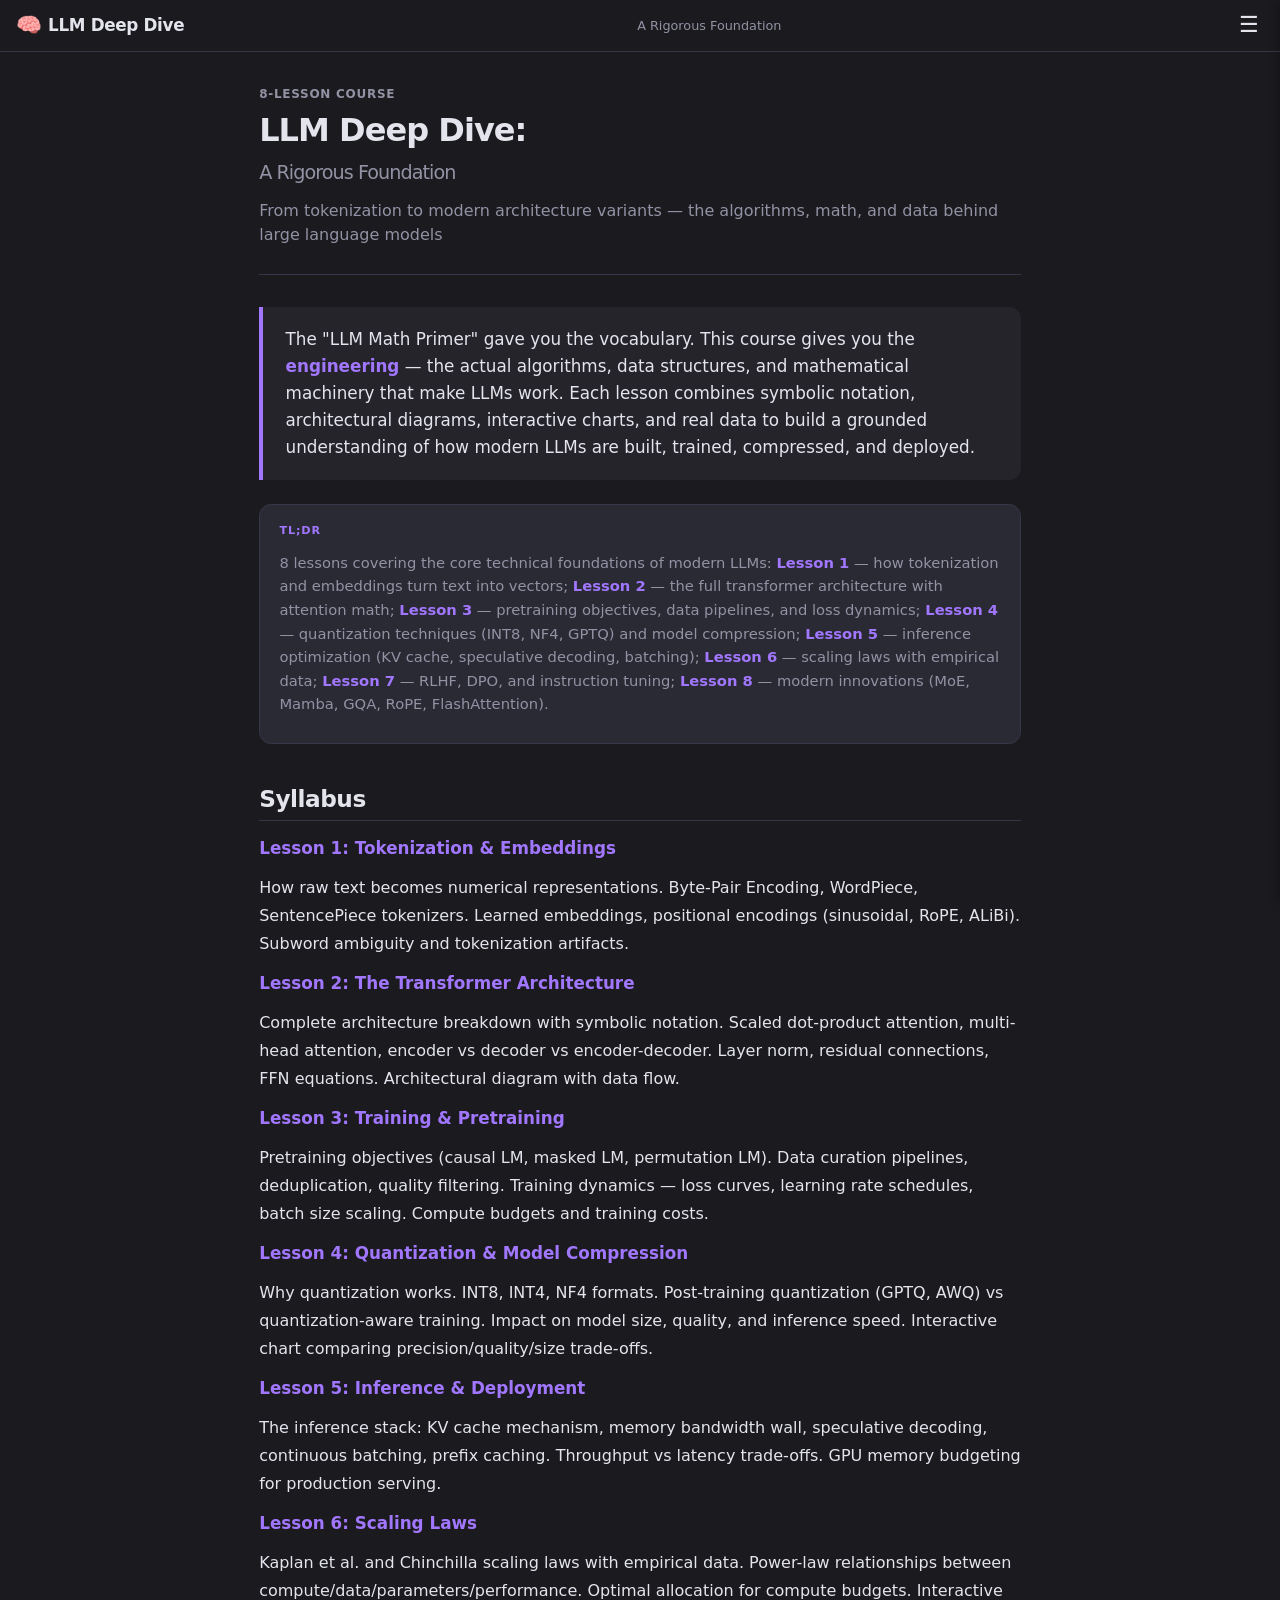
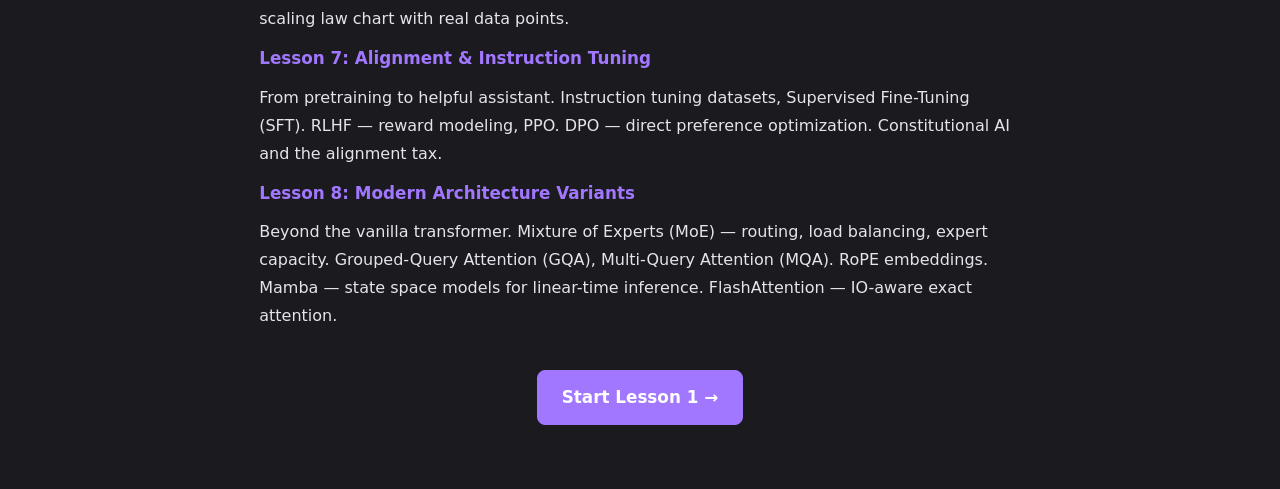
==== index.html @ bf45d41f "Initial commit: complete 8-lesson LLM Deep Dive course with interactive charts, architecture diagram" ====
<!DOCTYPE html>
<html lang="en">
<head>
<meta charset="UTF-8">
<meta name="viewport" content="width=device-width, initial-scale=1.0">
<title>LLM Deep Dive: A Rigorous Foundation</title>
<link rel="stylesheet" href="assets/style.css">
</head>
<body>

<nav class="top-nav">
  <a href="index.html" class="nav-brand"><span class="emoji">🧠</span> LLM Deep Dive</a>
  <span class="nav-lesson">A Rigorous Foundation</span>
  <button class="menu-btn" aria-label="Lessons">☰</button>
</nav>

<div class="drawer-overlay"></div>
<aside class="lesson-drawer">
  <div class="drawer-header"><h3>Course Syllabus</h3><button class="drawer-close">✕</button></div>
  <ul class="lesson-list">
    <li><a href="index.html" class="active"><span class="lesson-num">🏠</span>Home</a></li>
    <li><a href="lesson1.html"><span class="lesson-num">01</span>Tokenization &amp; Embeddings <span class="lesson-check" data-lesson="1"></span></a></li>
    <li><a href="lesson2.html"><span class="lesson-num">02</span>The Transformer Architecture <span class="lesson-check" data-lesson="2"></span></a></li>
    <li><a href="lesson3.html"><span class="lesson-num">03</span>Training &amp; Pretraining <span class="lesson-check" data-lesson="3"></span></a></li>
    <li><a href="lesson4.html"><span class="lesson-num">04</span>Quantization &amp; Compression <span class="lesson-check" data-lesson="4"></span></a></li>
    <li><a href="lesson5.html"><span class="lesson-num">05</span>Inference &amp; Deployment <span class="lesson-check" data-lesson="5"></span></a></li>
    <li><a href="lesson6.html"><span class="lesson-num">06</span>Scaling Laws <span class="lesson-check" data-lesson="6"></span></a></li>
    <li><a href="lesson7.html"><span class="lesson-num">07</span>Alignment &amp; Instruction <span class="lesson-check" data-lesson="7"></span></a></li>
    <li><a href="lesson8.html"><span class="lesson-num">08</span>Modern Variants <span class="lesson-check" data-lesson="8"></span></a></li>
  </ul>
  <div class="progress-bar"><div class="progress-bar-fill" style="width:0%"></div></div>
</aside>

<main class="container">
  <header class="lesson-header">
    <div class="lesson-meta">8-Lesson Course</div>
    <h1>LLM Deep Dive:<br><span class="sub">A Rigorous Foundation</span></h1>
    <p class="lesson-subtitle">From tokenization to modern architecture variants — the algorithms, math, and data behind large language models</p>
  </header>

  <div class="story-hook">
    The "LLM Math Primer" gave you the vocabulary. This course gives you the <strong>engineering</strong> — the actual algorithms, data structures, and mathematical machinery that make LLMs work. Each lesson combines symbolic notation, architectural diagrams, interactive charts, and real data to build a grounded understanding of how modern LLMs are built, trained, compressed, and deployed.
  </div>

  <div class="tldr">
    <div class="tldr-label">TL;DR</div>
    <p>8 lessons covering the core technical foundations of modern LLMs: <strong>Lesson 1</strong> — how tokenization and embeddings turn text into vectors; <strong>Lesson 2</strong> — the full transformer architecture with attention math; <strong>Lesson 3</strong> — pretraining objectives, data pipelines, and loss dynamics; <strong>Lesson 4</strong> — quantization techniques (INT8, NF4, GPTQ) and model compression; <strong>Lesson 5</strong> — inference optimization (KV cache, speculative decoding, batching); <strong>Lesson 6</strong> — scaling laws with empirical data; <strong>Lesson 7</strong> — RLHF, DPO, and instruction tuning; <strong>Lesson 8</strong> — modern innovations (MoE, Mamba, GQA, RoPE, FlashAttention).</p>
  </div>

  <h2>Syllabus</h2>

  <div class="section-card">
    <div class="section-card-header"><h3 style="margin:0;font-size:1.05rem;color:var(--accent)">Lesson 1: Tokenization &amp; Embeddings</h3></div>
    <div class="section-card-body">
      <p>How raw text becomes numerical representations. Byte-Pair Encoding, WordPiece, SentencePiece tokenizers. Learned embeddings, positional encodings (sinusoidal, RoPE, ALiBi). Subword ambiguity and tokenization artifacts.</p>
    </div>
  </div>

  <div class="section-card">
    <div class="section-card-header"><h3 style="margin:0;font-size:1.05rem;color:var(--accent)">Lesson 2: The Transformer Architecture</h3></div>
    <div class="section-card-body">
      <p>Complete architecture breakdown with symbolic notation. Scaled dot-product attention, multi-head attention, encoder vs decoder vs encoder-decoder. Layer norm, residual connections, FFN equations. Architectural diagram with data flow.</p>
    </div>
  </div>

  <div class="section-card">
    <div class="section-card-header"><h3 style="margin:0;font-size:1.05rem;color:var(--accent)">Lesson 3: Training &amp; Pretraining</h3></div>
    <div class="section-card-body">
      <p>Pretraining objectives (causal LM, masked LM, permutation LM). Data curation pipelines, deduplication, quality filtering. Training dynamics — loss curves, learning rate schedules, batch size scaling. Compute budgets and training costs.</p>
    </div>
  </div>

  <div class="section-card">
    <div class="section-card-header"><h3 style="margin:0;font-size:1.05rem;color:var(--accent)">Lesson 4: Quantization &amp; Model Compression</h3></div>
    <div class="section-card-body">
      <p>Why quantization works. INT8, INT4, NF4 formats. Post-training quantization (GPTQ, AWQ) vs quantization-aware training. Impact on model size, quality, and inference speed. Interactive chart comparing precision/quality/size trade-offs.</p>
    </div>
  </div>

  <div class="section-card">
    <div class="section-card-header"><h3 style="margin:0;font-size:1.05rem;color:var(--accent)">Lesson 5: Inference &amp; Deployment</h3></div>
    <div class="section-card-body">
      <p>The inference stack: KV cache mechanism, memory bandwidth wall, speculative decoding, continuous batching, prefix caching. Throughput vs latency trade-offs. GPU memory budgeting for production serving.</p>
    </div>
  </div>

  <div class="section-card">
    <div class="section-card-header"><h3 style="margin:0;font-size:1.05rem;color:var(--accent)">Lesson 6: Scaling Laws</h3></div>
    <div class="section-card-body">
      <p>Kaplan et al. and Chinchilla scaling laws with empirical data. Power-law relationships between compute/data/parameters/performance. Optimal allocation for compute budgets. Interactive scaling law chart with real data points.</p>
    </div>
  </div>

  <div class="section-card">
    <div class="section-card-header"><h3 style="margin:0;font-size:1.05rem;color:var(--accent)">Lesson 7: Alignment &amp; Instruction Tuning</h3></div>
    <div class="section-card-body">
      <p>From pretraining to helpful assistant. Instruction tuning datasets, Supervised Fine-Tuning (SFT). RLHF — reward modeling, PPO. DPO — direct preference optimization. Constitutional AI and the alignment tax.</p>
    </div>
  </div>

  <div class="section-card">
    <div class="section-card-header"><h3 style="margin:0;font-size:1.05rem;color:var(--accent)">Lesson 8: Modern Architecture Variants</h3></div>
    <div class="section-card-body">
      <p>Beyond the vanilla transformer. Mixture of Experts (MoE) — routing, load balancing, expert capacity. Grouped-Query Attention (GQA), Multi-Query Attention (MQA). RoPE embeddings. Mamba — state space models for linear-time inference. FlashAttention — IO-aware exact attention.</p>
    </div>
  </div>

  <div style="text-align:center;margin-top:2.5rem;">
    <a href="lesson1.html" class="nav-btn next" style="display:inline-flex;font-size:1.05rem;padding:0.75rem 1.5rem;">
      Start Lesson 1 →
    </a>
  </div>
</main>

<script src="assets/nav.js"></script>
</body>
</html>
---- assets/style.css ----
/* === LLM Deep Dive: A Rigorous Foundation === */
/* PerThirtySix-inspired dark theme, mobile-first */

:root {
  --bg: #1a1a1f;
  --bg-card: #24242a;
  --bg-accent: #2a2a35;
  --text: #e4e4ec;
  --text-muted: #9292a4;
  --accent: #a277ff;
  --accent-glow: rgba(162, 119, 255, 0.25);
  --accent2: #ff6b9d;
  --accent3: #4ecdc4;
  --border: #36364a;
  --danger: #ff4757;
  --success: #2ed573;
  --radius: 12px;
  --radius-sm: 8px;
  --radius-xs: 6px;
  --font: -apple-system, BlinkMacSystemFont, 'Segoe UI', system-ui, sans-serif;
  --font-mono: 'SF Mono', 'Fira Code', 'JetBrains Mono', monospace;
  --max-width: 800px;
  --shadow: 0 2px 12px rgba(0,0,0,0.3);
  --transition: 0.25s ease;
}

* { margin: 0; padding: 0; box-sizing: border-box; }

html { scroll-behavior: smooth; }

body {
  font-family: var(--font);
  background: var(--bg);
  color: var(--text);
  line-height: 1.7;
  -webkit-font-smoothing: antialiased;
}

/* === Navigation === */
.top-nav {
  position: sticky; top: 0; z-index: 100;
  background: var(--bg);
  border-bottom: 1px solid var(--border);
  padding: 0 1rem;
  display: flex;
  align-items: center;
  justify-content: space-between;
  min-height: 52px;
  backdrop-filter: blur(16px);
  -webkit-backdrop-filter: blur(16px);
}

.nav-brand {
  font-size: 1.05rem;
  font-weight: 700;
  letter-spacing: -0.02em;
  cursor: pointer;
  display: flex;
  align-items: center;
  gap: 0.4rem;
  color: var(--text);
  text-decoration: none;
}
.nav-brand .emoji { font-size: 1.3rem; }

.nav-lesson {
  font-size: 0.8rem;
  color: var(--text-muted);
  display: none;
}
@media (min-width: 500px) { .nav-lesson { display: block; } }

.menu-btn {
  background: none; border: none; color: var(--text);
  font-size: 1.4rem; cursor: pointer; padding: 0.3rem;
  line-height: 1;
}

/* Slide-out drawer */
.lesson-drawer {
  position: fixed; top: 0; right: 0; z-index: 200;
  width: 300px; max-width: 85vw; height: 100dvh;
  background: var(--bg-card);
  border-left: 1px solid var(--border);
  transform: translateX(100%);
  transition: transform var(--transition);
  padding: 1.2rem;
  overflow-y: auto;
  box-shadow: var(--shadow);
}
.lesson-drawer.open { transform: translateX(0); }

.drawer-overlay {
  position: fixed; inset: 0; z-index: 199;
  background: rgba(0,0,0,0.5);
  display: none;
}
.drawer-overlay.active { display: block; }

.drawer-header {
  display: flex; justify-content: space-between; align-items: center;
  margin-bottom: 1.2rem;
}
.drawer-header h3 { font-size: 1.05rem; font-weight: 600; }
.drawer-close {
  background: none; border: none; color: var(--text); font-size: 1.4rem;
  cursor: pointer;
}

.lesson-list { list-style: none; display: flex; flex-direction: column; gap: 2px; }
.lesson-list li a {
  display: flex; align-items: center; gap: 0.6rem;
  padding: 0.7rem 0.8rem;
  border-radius: var(--radius-sm);
  color: var(--text-muted);
  text-decoration: none;
  font-size: 0.9rem;
  transition: all var(--transition);
}
.lesson-list li a:hover, .lesson-list li a.active {
  color: var(--text); background: var(--bg-accent);
}
.lesson-list li a.active {
  border-left: 3px solid var(--accent);
  padding-left: calc(0.8rem - 3px);
  font-weight: 600;
}
.lesson-num {
  font-size: 0.7rem;
  font-weight: 700;
  color: var(--accent);
  width: 1.4rem;
  text-align: center;
  font-family: var(--font-mono);
}
.lesson-check {
  margin-left: auto;
  font-size: 0.8rem;
  transition: opacity var(--transition);
}
.lesson-check.done { color: var(--success); }

/* Progress bar */
.progress-bar {
  height: 2px;
  background: var(--border);
  border-radius: 2px;
  margin-top: 0.5rem;
  overflow: hidden;
}
.progress-bar-fill {
  height: 100%;
  background: var(--accent);
  border-radius: 2px;
  transition: width 0.5s ease;
}

/* === Main content === */
.container {
  max-width: var(--max-width);
  margin: 0 auto;
  padding: 2rem 1.2rem 4rem;
}

.lesson-header {
  margin-bottom: 2rem;
  padding-bottom: 1rem;
  border-bottom: 1px solid var(--border);
}

.lesson-meta {
  font-size: 0.75rem;
  color: var(--text-muted);
  text-transform: uppercase;
  letter-spacing: 0.06em;
  font-weight: 600;
  margin-bottom: 0.4rem;
}

.lesson-header h1 {
  font-size: 2rem;
  font-weight: 800;
  letter-spacing: -0.03em;
  line-height: 1.2;
  margin-bottom: 0.5rem;
}
.lesson-header h1 .sub { font-weight: 400; font-size: 1.2rem; color: var(--text-muted); }

.lesson-subtitle {
  font-size: 1rem;
  color: var(--text-muted);
  line-height: 1.5;
}

/* Story hook */
.story-hook {
  background: var(--bg-card);
  border-left: 4px solid var(--accent);
  padding: 1.2rem 1.4rem;
  border-radius: 0 var(--radius) var(--radius) 0;
  margin: 1.5rem 0;
  font-size: 1.05rem;
  color: var(--text);
  font-style: normal;
  line-height: 1.6;
}
.story-hook em { color: var(--accent2); font-style: normal; }

/* TL;DR */
.tldr {
  background: var(--bg-accent);
  border: 1px solid var(--border);
  border-radius: var(--radius);
  padding: 1rem 1.2rem;
  margin: 1.5rem 0;
}
.tldr-label {
  font-size: 0.7rem;
  text-transform: uppercase;
  letter-spacing: 0.08em;
  font-weight: 700;
  color: var(--accent);
  margin-bottom: 0.3rem;
}
.tldr p { font-size: 0.92rem; color: var(--text-muted); line-height: 1.6; }

/* Section headers */
h2 {
  font-size: 1.45rem;
  font-weight: 700;
  margin: 2.5rem 0 0.8rem;
  letter-spacing: -0.02em;
  line-height: 1.3;
  color: var(--text);
  border-bottom: 1px solid var(--border);
  padding-bottom: 0.4rem;
}
h2 .section-num { color: var(--accent); margin-right: 0.3rem; }

h3 {
  font-size: 1.15rem;
  font-weight: 650;
  margin: 1.6rem 0 0.5rem;
  color: var(--text);
}

h4 {
  font-size: 1rem;
  font-weight: 600;
  margin: 1.2rem 0 0.4rem;
  color: var(--accent3);
}

p {
  margin: 0.7rem 0;
  font-size: 1rem;
  line-height: 1.75;
  color: var(--text);
}

.key-term { color: var(--accent2); font-weight: 600; }
em { color: var(--accent3); }
strong { color: var(--accent); }

code, .inline-code {
  font-family: var(--font-mono);
  font-size: 0.88em;
  background: var(--bg-accent);
  padding: 0.1em 0.4em;
  border-radius: 4px;
  color: var(--accent3);
}

/* Lists */
.content-list { list-style: none; padding: 0; margin: 0.8rem 0; }
.content-list li { padding: 0.3rem 0; padding-left: 1.2rem; position: relative; font-size: 0.95rem; }
.content-list li::before { content: '→'; position: absolute; left: 0; color: var(--accent); font-weight: 700; }

/* Numbered list */
.num-list { padding-left: 1.5rem; margin: 0.8rem 0; }
.num-list li { margin: 0.5rem 0; font-size: 0.95rem; }

/* Math block */
.math-block {
  background: var(--bg-card);
  border: 1px solid var(--border);
  border-radius: var(--radius);
  margin: 1.2rem 0;
  overflow: hidden;
}
.math-block-header {
  padding: 0.5rem 1rem;
  font-size: 0.7rem;
  font-weight: 600;
  text-transform: uppercase;
  letter-spacing: 0.05em;
  color: var(--text-muted);
  background: var(--bg-accent);
  border-bottom: 1px solid var(--border);
}
.math-block-body {
  padding: 1rem;
  font-family: var(--font-mono);
  font-size: 0.92rem;
  line-height: 1.7;
  overflow-x: auto;
  color: var(--accent3);
}

.formula {
  font-family: var(--font-mono);
  font-size: 0.9rem;
  background: var(--bg-accent);
  padding: 0.6rem 0.8rem;
  border-radius: var(--radius-sm);
  display: inline-block;
  letter-spacing: 0.02em;
  color: var(--accent3);
  margin: 0.5rem 0;
}

/* Interactive widget */
.widget {
  background: var(--bg-card);
  border: 1px solid var(--border);
  border-radius: var(--radius);
  margin: 1.5rem 0;
  overflow: hidden;
  box-shadow: var(--shadow);
}
.widget-header {
  padding: 0.7rem 1rem;
  font-size: 0.75rem;
  font-weight: 600;
  text-transform: uppercase;
  letter-spacing: 0.05em;
  color: var(--text-muted);
  background: var(--bg-accent);
  border-bottom: 1px solid var(--border);
}
.widget-body { padding: 1rem; }
.widget canvas { display: block; width: 100%; touch-action: manipulation; }
.widget-controls {
  display: flex; flex-wrap: wrap; gap: 0.6rem;
  margin-top: 0.8rem; align-items: center;
}
.widget-controls label {
  font-size: 0.8rem; color: var(--text-muted);
  display: flex; align-items: center; gap: 0.3rem;
}
.widget-controls input[type="range"] {
  accent-color: var(--accent);
  width: 120px;
}
.widget-controls .value-display {
  font-family: var(--font-mono);
  font-size: 0.8rem;
  color: var(--accent3);
  min-width: 2rem;
}
.widget-controls select {
  background: var(--bg-accent); color: var(--text);
  border: 1px solid var(--border); border-radius: var(--radius-sm);
  padding: 0.35rem 0.6rem; font-size: 0.85rem;
}
.widget-desc { font-size: 0.85rem; color: var(--text-muted); margin-top: 0.6rem; }

/* Code block */
.code-block {
  background: var(--bg-card);
  border: 1px solid var(--border);
  border-radius: var(--radius);
  margin: 1.2rem 0;
  overflow: hidden;
}
.code-block-header {
  padding: 0.4rem 1rem;
  font-size: 0.7rem;
  font-weight: 600;
  text-transform: uppercase;
  letter-spacing: 0.05em;
  color: var(--text-muted);
  background: var(--bg-accent);
  border-bottom: 1px solid var(--border);
}
.code-block-body {
  padding: 1rem;
  font-family: var(--font-mono);
  font-size: 0.82rem;
  line-height: 1.5;
  overflow-x: auto;
  color: var(--text);
}

/* Tables */
.styled-table {
  width: 100%;
  border-collapse: collapse;
  font-size: 0.85rem;
  margin: 1rem 0;
}
.styled-table th {
  text-align: left;
  padding: 0.5rem 0.6rem;
  font-size: 0.7rem;
  text-transform: uppercase;
  letter-spacing: 0.05em;
  color: var(--text-muted);
  border-bottom: 1px solid var(--border);
}
.styled-table td {
  padding: 0.5rem 0.6rem;
  border-bottom: 1px solid var(--border);
}
.styled-table tr:hover td { background: var(--bg-accent); }
.styled-table td:first-child { font-weight: 600; color: var(--accent); }

/* Diagram / Architecture block */
.diagram {
  background: var(--bg-card);
  border: 1px solid var(--border);
  border-radius: var(--radius);
  margin: 1.5rem 0;
  overflow: hidden;
}
.diagram-header {
  padding: 0.5rem 1rem;
  font-size: 0.7rem;
  font-weight: 600;
  text-transform: uppercase;
  letter-spacing: 0.05em;
  color: var(--text-muted);
  background: var(--bg-accent);
  border-bottom: 1px solid var(--border);
}
.diagram-body {
  padding: 1rem;
  display: flex;
  justify-content: center;
  overflow-x: auto;
}

/* Callout boxes */
.callout {
  background: var(--bg-accent);
  border: 1px solid var(--border);
  border-radius: var(--radius);
  padding: 1rem 1.2rem;
  margin: 1.5rem 0;
  font-size: 0.92rem;
}
.callout strong { color: var(--accent); }

.callout-tip {
  background: var(--bg-card);
  border: 1px dashed var(--accent3);
  border-radius: var(--radius);
  padding: 0.9rem 1.1rem;
  margin: 1.5rem 0;
  font-size: 0.88rem;
  color: var(--text-muted);
}
.callout-tip::before { content: '💡 Key insight: '; font-weight: 600; color: var(--accent3); }

.callout-warn {
  background: var(--bg-card);
  border: 1px dashed var(--accent2);
  border-radius: var(--radius);
  padding: 0.9rem 1.1rem;
  margin: 1.5rem 0;
  font-size: 0.88rem;
  color: var(--text-muted);
}
.callout-warn::before { content: '⚠️ Important: '; font-weight: 600; color: var(--accent2); }

/* Info grid */
.info-grid {
  display: grid; grid-template-columns: 1fr 1fr; gap: 0.6rem; margin: 0.8rem 0;
}
@media (max-width: 500px) { .info-grid { grid-template-columns: 1fr; } }
.info-item {
  padding: 0.5rem 0.7rem; background: var(--bg-accent);
  border-radius: var(--radius-sm); font-size: 0.85rem;
}
.info-item strong {
  color: var(--accent3); display: block;
  font-size: 0.75rem; text-transform: uppercase;
  letter-spacing: 0.04em; margin-bottom: 0.15rem;
}

/* SVG / Architectural diagram */
.arch-svg {
  max-width: 100%;
  height: auto;
}

/* Data bar/visualization */
.data-bar-container { margin: 0.5rem 0; }
.data-bar-label {
  display: flex; justify-content: space-between;
  font-size: 0.8rem; color: var(--text-muted); margin-bottom: 0.2rem;
}
.data-bar {
  height: 20px; background: var(--bg-accent);
  border-radius: 10px; overflow: hidden;
}
.data-bar-fill {
  height: 100%; border-radius: 10px;
  transition: width 0.5s ease;
}

/* Completion box */
.completion-box {
  display: flex; align-items: center; gap: 0.6rem;
  padding: 0.8rem 1rem; background: var(--bg-card);
  border: 1px solid var(--border); border-radius: var(--radius);
  margin-top: 1.5rem; cursor: pointer; font-size: 0.88rem;
  color: var(--text-muted); transition: all var(--transition); user-select: none;
}
.completion-box:hover { border-color: var(--accent); }
.completion-box.checked { border-color: var(--success); color: var(--success); }
.completion-box .check-icon { font-size: 1.1rem; width: 1.4rem; text-align: center; }
.completion-box .check-text { flex: 1; }

/* Bottom nav */
.lesson-nav-bottom {
  display: flex; justify-content: space-between;
  margin-top: 3rem; padding-top: 1.2rem;
  border-top: 1px solid var(--border); gap: 1rem;
}
.nav-btn {
  padding: 0.6rem 1rem; border: 1px solid var(--border);
  border-radius: var(--radius-sm); color: var(--text);
  text-decoration: none; font-size: 0.88rem; font-weight: 500;
  transition: all var(--transition);
  display: flex; align-items: center; gap: 0.3rem;
}
.nav-btn:hover { border-color: var(--accent); background: var(--bg-accent); }
.nav-btn.next { margin-left: auto; background: var(--accent); border-color: var(--accent); color: #fff; font-weight: 600; }
.nav-btn.prev { margin-right: auto; }

/* Footer */
.footer-note {
  text-align: center; font-size: 0.8rem;
  color: var(--text-muted); margin-top: 3rem;
  padding-top: 1.5rem; border-top: 1px solid var(--border);
}

/* Animations */
.fade-in { animation: fadeIn 0.6s ease both; }
@keyframes fadeIn { from { opacity: 0; transform: translateY(12px); } to { opacity: 1; transform: translateY(0); } }

.reveal { opacity: 0; transform: translateY(20px); transition: opacity 0.6s ease, transform 0.6s ease; }
.reveal.visible { opacity: 1; transform: translateY(0); }

/* Responsive */
@media (max-width: 500px) {
  .lesson-header h1 { font-size: 1.55rem; }
  h2 { font-size: 1.2rem; }
  .story-hook { font-size: 0.95rem; padding: 1rem 1.1rem; }
  .info-grid { grid-template-columns: 1fr; }
}
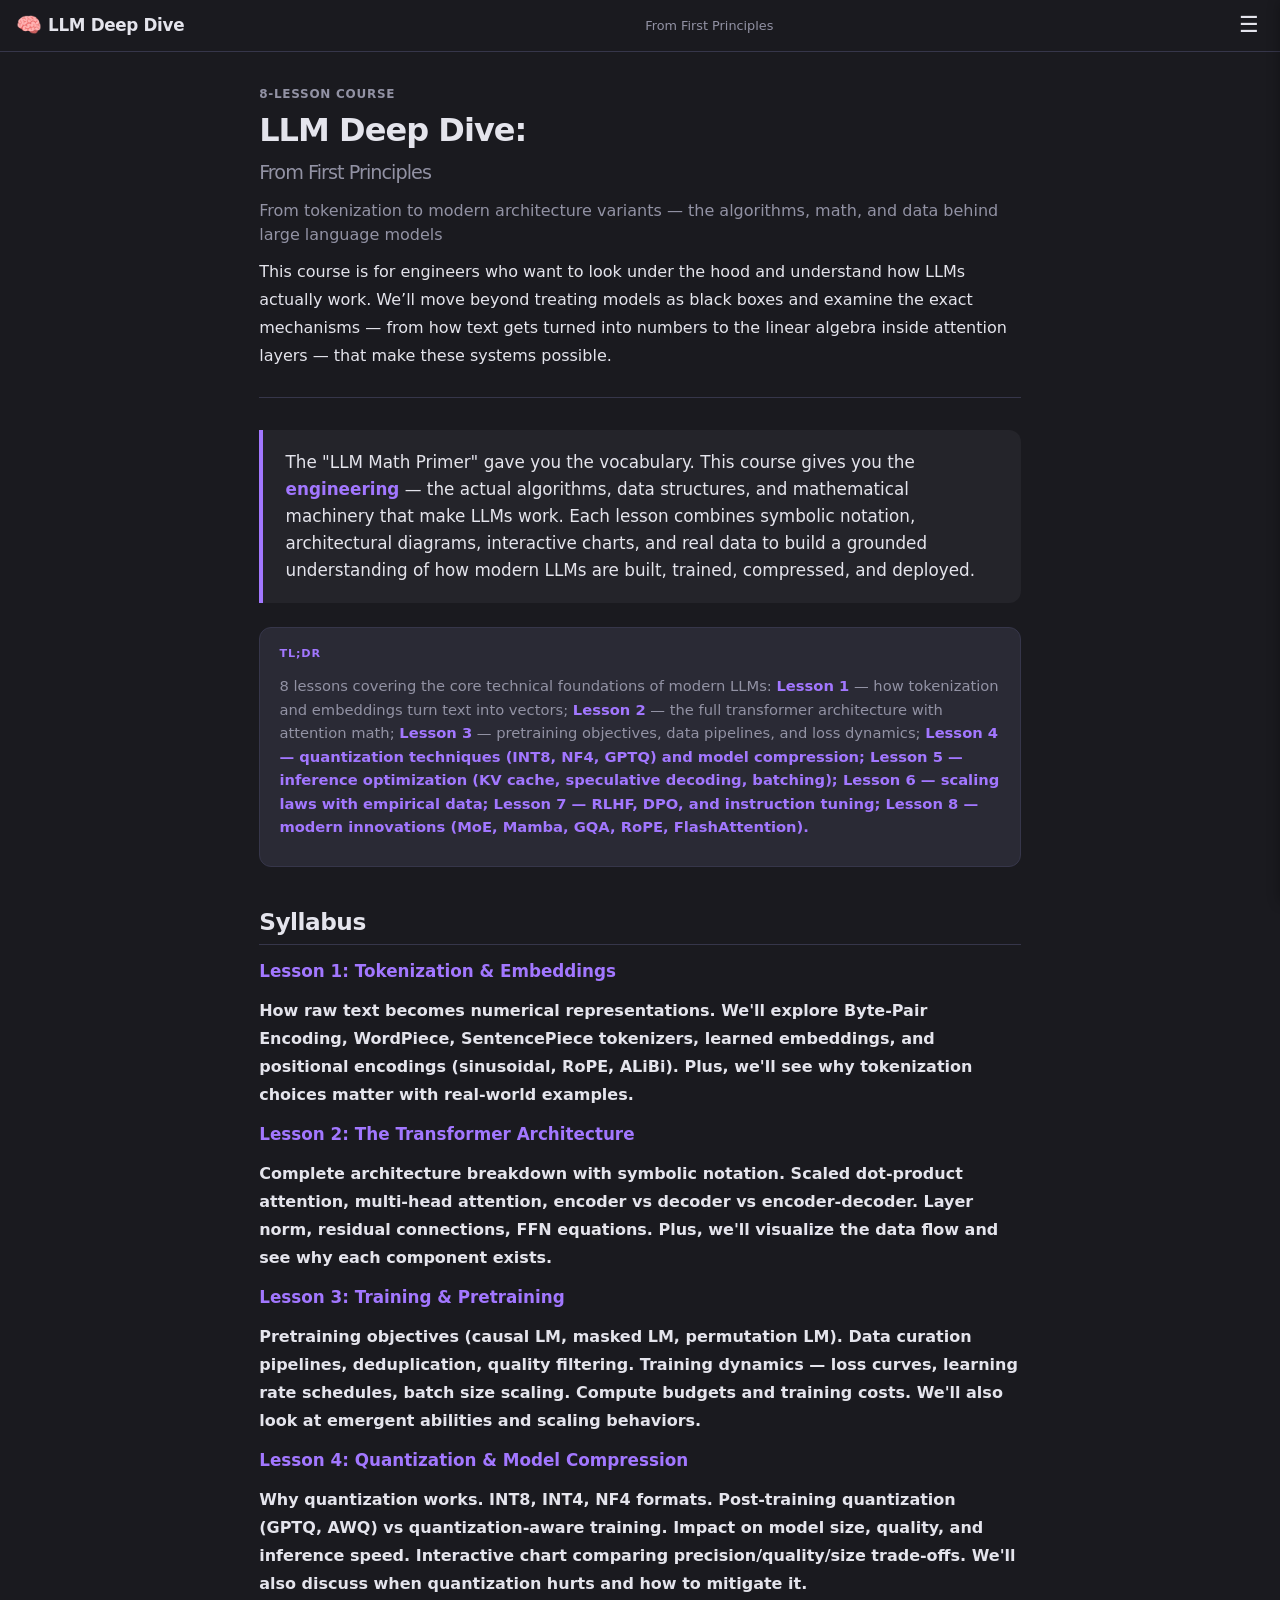
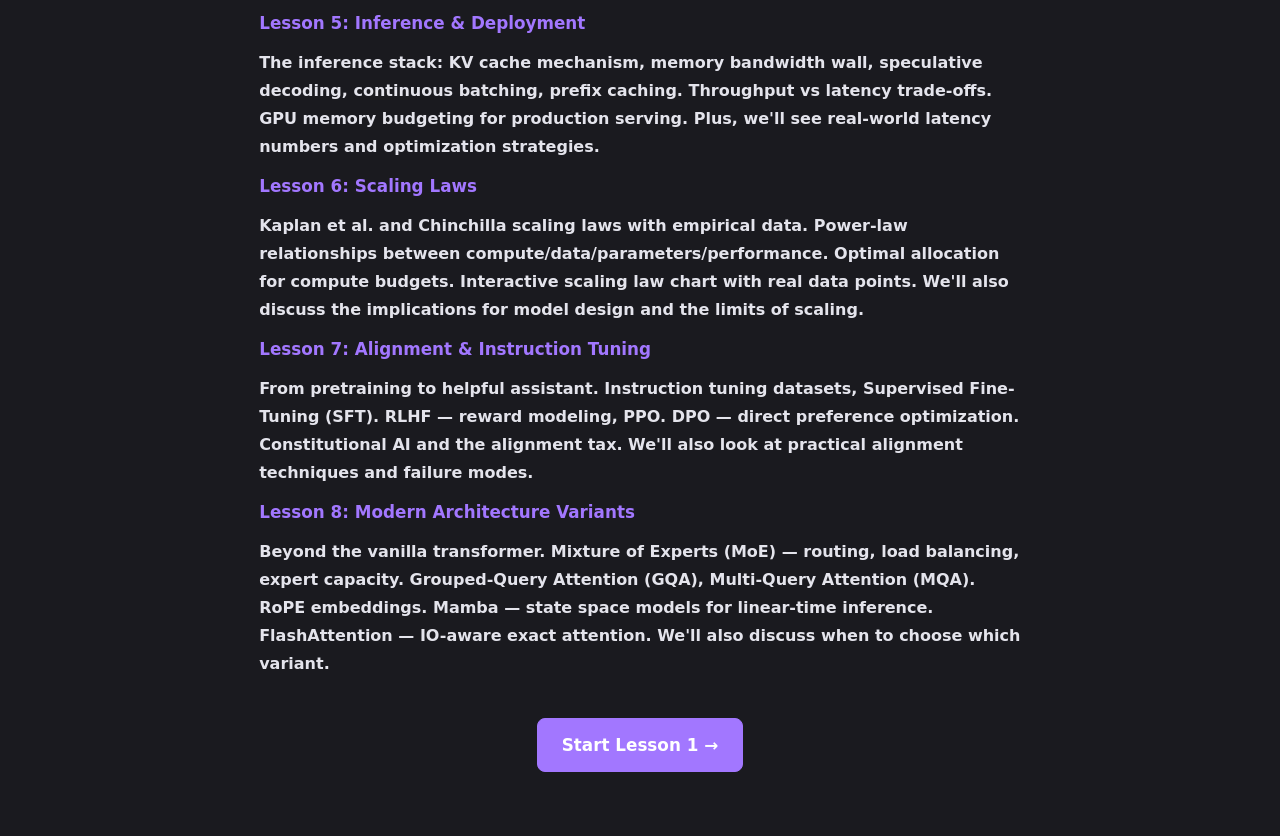
==== commit ddb0c88e: "Refactor: introductory tone, more examples, mobile-friendly SVGs" ====
--- a/index.html
+++ b/index.html
@@ -3,14 +3,14 @@
 <head>
 <meta charset="UTF-8">
 <meta name="viewport" content="width=device-width, initial-scale=1.0">
-<title>LLM Deep Dive: A Rigorous Foundation</title>
+<title>LLM Deep Dive: From First Principles</title>
 <link rel="stylesheet" href="assets/style.css">
 </head>
 <body>
 
 <nav class="top-nav">
   <a href="index.html" class="nav-brand"><span class="emoji">🧠</span> LLM Deep Dive</a>
-  <span class="nav-lesson">A Rigorous Foundation</span>
+  <span class="nav-lesson">From First Principles</span>
   <button class="menu-btn" aria-label="Lessons">☰</button>
 </nav>
 
@@ -34,8 +34,9 @@
 <main class="container">
   <header class="lesson-header">
     <div class="lesson-meta">8-Lesson Course</div>
-    <h1>LLM Deep Dive:<br><span class="sub">A Rigorous Foundation</span></h1>
+    <h1>LLM Deep Dive:<br><span class="sub">From First Principles</span></h1>
     <p class="lesson-subtitle">From tokenization to modern architecture variants — the algorithms, math, and data behind large language models</p>
+    <p class="course-description">This course is for engineers who want to look under the hood and understand how LLMs actually work. We’ll move beyond treating models as black boxes and examine the exact mechanisms — from how text gets turned into numbers to the linear algebra inside attention layers — that make these systems possible.</p>
   </header>
 
   <div class="story-hook">
@@ -44,7 +45,7 @@
 
   <div class="tldr">
     <div class="tldr-label">TL;DR</div>
-    <p>8 lessons covering the core technical foundations of modern LLMs: <strong>Lesson 1</strong> — how tokenization and embeddings turn text into vectors; <strong>Lesson 2</strong> — the full transformer architecture with attention math; <strong>Lesson 3</strong> — pretraining objectives, data pipelines, and loss dynamics; <strong>Lesson 4</strong> — quantization techniques (INT8, NF4, GPTQ) and model compression; <strong>Lesson 5</strong> — inference optimization (KV cache, speculative decoding, batching); <strong>Lesson 6</strong> — scaling laws with empirical data; <strong>Lesson 7</strong> — RLHF, DPO, and instruction tuning; <strong>Lesson 8</strong> — modern innovations (MoE, Mamba, GQA, RoPE, FlashAttention).</p>
+    <p>8 lessons covering the core technical foundations of modern LLMs: <strong>Lesson 1</strong> — how tokenization and embeddings turn text into vectors; <strong>Lesson 2</strong> — the full transformer architecture with attention math; <strong>Lesson 3</strong> — pretraining objectives, data pipelines, and loss dynamics; <strong>Lesson 4</span> — quantization techniques (INT8, NF4, GPTQ) and model compression; <strong>Lesson 5</strong> — inference optimization (KV cache, speculative decoding, batching); <strong>Lesson 6</strong> — scaling laws with empirical data; <strong>Lesson 7</strong> — RLHF, DPO, and instruction tuning; <strong>Lesson 8</strong> — modern innovations (MoE, Mamba, GQA, RoPE, FlashAttention).</p>
   </div>
 
   <h2>Syllabus</h2>
@@ -52,56 +53,56 @@
   <div class="section-card">
     <div class="section-card-header"><h3 style="margin:0;font-size:1.05rem;color:var(--accent)">Lesson 1: Tokenization &amp; Embeddings</h3></div>
     <div class="section-card-body">
-      <p>How raw text becomes numerical representations. Byte-Pair Encoding, WordPiece, SentencePiece tokenizers. Learned embeddings, positional encodings (sinusoidal, RoPE, ALiBi). Subword ambiguity and tokenization artifacts.</p>
+      <p>How raw text becomes numerical representations. We'll explore Byte-Pair Encoding, WordPiece, SentencePiece tokenizers, learned embeddings, and positional encodings (sinusoidal, RoPE, ALiBi). Plus, we'll see why tokenization choices matter with real-world examples.</p>
     </div>
   </div>
 
   <div class="section-card">
     <div class="section-card-header"><h3 style="margin:0;font-size:1.05rem;color:var(--accent)">Lesson 2: The Transformer Architecture</h3></div>
     <div class="section-card-body">
-      <p>Complete architecture breakdown with symbolic notation. Scaled dot-product attention, multi-head attention, encoder vs decoder vs encoder-decoder. Layer norm, residual connections, FFN equations. Architectural diagram with data flow.</p>
+      <p>Complete architecture breakdown with symbolic notation. Scaled dot-product attention, multi-head attention, encoder vs decoder vs encoder-decoder. Layer norm, residual connections, FFN equations. Plus, we'll visualize the data flow and see why each component exists.</p>
     </div>
   </div>
 
   <div class="section-card">
     <div class="section-card-header"><h3 style="margin:0;font-size:1.05rem;color:var(--accent)">Lesson 3: Training &amp; Pretraining</h3></div>
     <div class="section-card-body">
-      <p>Pretraining objectives (causal LM, masked LM, permutation LM). Data curation pipelines, deduplication, quality filtering. Training dynamics — loss curves, learning rate schedules, batch size scaling. Compute budgets and training costs.</p>
+      <p>Pretraining objectives (causal LM, masked LM, permutation LM). Data curation pipelines, deduplication, quality filtering. Training dynamics — loss curves, learning rate schedules, batch size scaling. Compute budgets and training costs. We'll also look at emergent abilities and scaling behaviors.</p>
     </div>
   </div>
 
   <div class="section-card">
     <div class="section-card-header"><h3 style="margin:0;font-size:1.05rem;color:var(--accent)">Lesson 4: Quantization &amp; Model Compression</h3></div>
     <div class="section-card-body">
-      <p>Why quantization works. INT8, INT4, NF4 formats. Post-training quantization (GPTQ, AWQ) vs quantization-aware training. Impact on model size, quality, and inference speed. Interactive chart comparing precision/quality/size trade-offs.</p>
+      <p>Why quantization works. INT8, INT4, NF4 formats. Post-training quantization (GPTQ, AWQ) vs quantization-aware training. Impact on model size, quality, and inference speed. Interactive chart comparing precision/quality/size trade-offs. We'll also discuss when quantization hurts and how to mitigate it.</p>
     </div>
   </div>
 
   <div class="section-card">
     <div class="section-card-header"><h3 style="margin:0;font-size:1.05rem;color:var(--accent)">Lesson 5: Inference &amp; Deployment</h3></div>
     <div class="section-card-body">
-      <p>The inference stack: KV cache mechanism, memory bandwidth wall, speculative decoding, continuous batching, prefix caching. Throughput vs latency trade-offs. GPU memory budgeting for production serving.</p>
+      <p>The inference stack: KV cache mechanism, memory bandwidth wall, speculative decoding, continuous batching, prefix caching. Throughput vs latency trade-offs. GPU memory budgeting for production serving. Plus, we'll see real-world latency numbers and optimization strategies.</p>
     </div>
   </div>
 
   <div class="section-card">
     <div class="section-card-header"><h3 style="margin:0;font-size:1.05rem;color:var(--accent)">Lesson 6: Scaling Laws</h3></div>
     <div class="section-card-body">
-      <p>Kaplan et al. and Chinchilla scaling laws with empirical data. Power-law relationships between compute/data/parameters/performance. Optimal allocation for compute budgets. Interactive scaling law chart with real data points.</p>
+      <p>Kaplan et al. and Chinchilla scaling laws with empirical data. Power-law relationships between compute/data/parameters/performance. Optimal allocation for compute budgets. Interactive scaling law chart with real data points. We'll also discuss the implications for model design and the limits of scaling.</p>
     </div>
   </div>
 
   <div class="section-card">
     <div class="section-card-header"><h3 style="margin:0;font-size:1.05rem;color:var(--accent)">Lesson 7: Alignment &amp; Instruction Tuning</h3></div>
     <div class="section-card-body">
-      <p>From pretraining to helpful assistant. Instruction tuning datasets, Supervised Fine-Tuning (SFT). RLHF — reward modeling, PPO. DPO — direct preference optimization. Constitutional AI and the alignment tax.</p>
+      <p>From pretraining to helpful assistant. Instruction tuning datasets, Supervised Fine-Tuning (SFT). RLHF — reward modeling, PPO. DPO — direct preference optimization. Constitutional AI and the alignment tax. We'll also look at practical alignment techniques and failure modes.</p>
     </div>
   </div>
 
   <div class="section-card">
     <div class="section-card-header"><h3 style="margin:0;font-size:1.05rem;color:var(--accent)">Lesson 8: Modern Architecture Variants</h3></div>
     <div class="section-card-body">
-      <p>Beyond the vanilla transformer. Mixture of Experts (MoE) — routing, load balancing, expert capacity. Grouped-Query Attention (GQA), Multi-Query Attention (MQA). RoPE embeddings. Mamba — state space models for linear-time inference. FlashAttention — IO-aware exact attention.</p>
+      <p>Beyond the vanilla transformer. Mixture of Experts (MoE) — routing, load balancing, expert capacity. Grouped-Query Attention (GQA), Multi-Query Attention (MQA). RoPE embeddings. Mamba — state space models for linear-time inference. FlashAttention — IO-aware exact attention. We'll also discuss when to choose which variant.</p>
     </div>
   </div>
 
